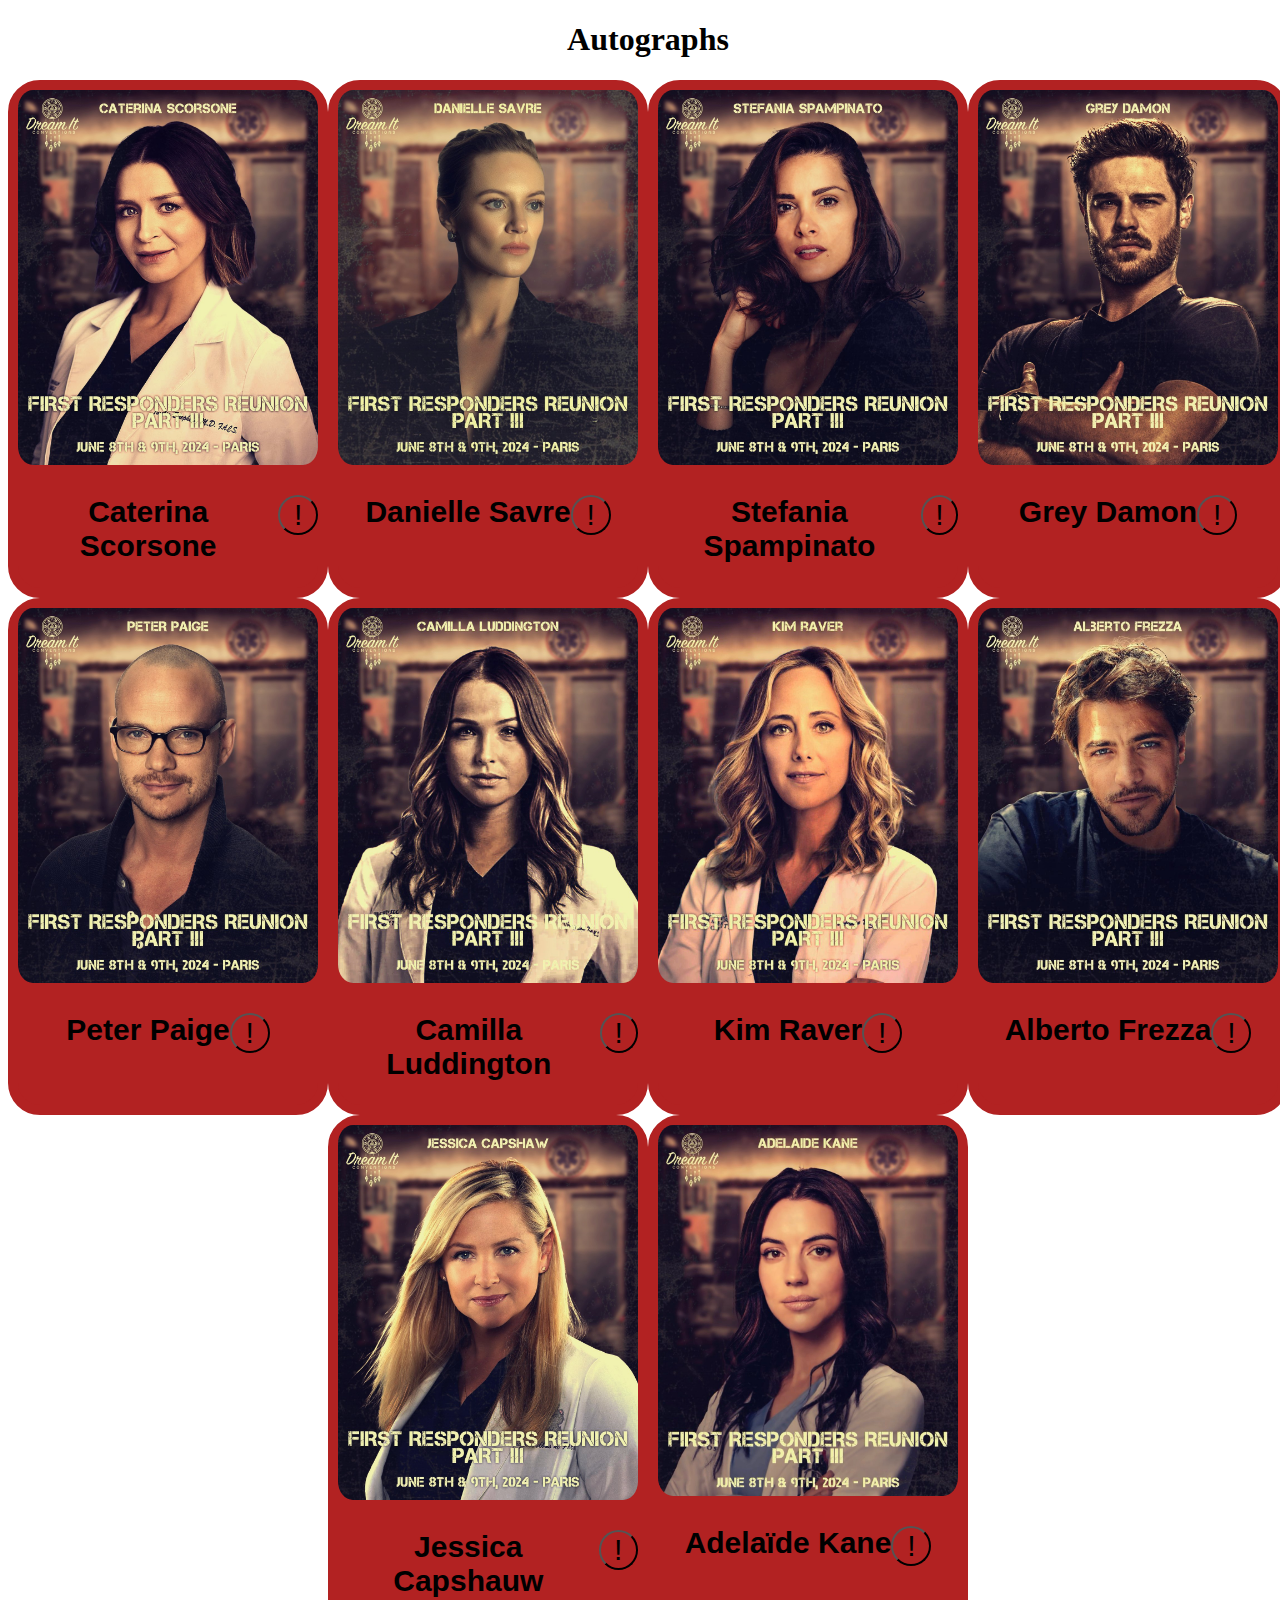
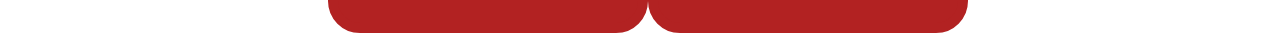
==== index.html @ 984b6c66 "autographs" ====
<!DOCTYPE html>
<html lang="en">
    <head>
        <meta charset="UTF-8">
        <meta name="viewport" content="width=device-width, initial-scale=1.0">
        <title>Autographs</title>
        <link rel="stylesheet" href="style.css">

  </head>

    </head>
    <body>
        </header>
            <h1>Autographs</h1>
        <header>
                
        <main class="container">
            
            <script src="./javascript/characters.js"></script>
            
        </main>
            
    </body>
</html>
---- style.css ----
body {
    width: 100%;
}

h1 {
    width: 100%;
    display: flex;
    justify-content: center;
}

main {
    display: flex;
    flex-wrap: wrap;
    justify-content: center;
    
}

div{
    border: solid 10px;
    border-radius: 2rem;
    width: 300px;
    border-color: firebrick;
    background-color: firebrick;

    font-family: 'Gill Sans', 'Gill Sans MT', Calibri, 'Trebuchet MS', sans-serif;
    font-size: 20px;
}

#chara {
    width: 100%;
    border-radius: 5%;
}

#actor {
    display: flex;
    justify-content: center;
    text-align: center;
}


.buttonchar {
    width: 40px;
    height:40px;
    border-radius: 50%;
    background-color: firebrick;
    border-color: black;

    display: flex;
    justify-content: center;

    font-family: 'Gill Sans', 'Gill Sans MT', Calibri, 'Trebuchet MS', sans-serif;
    font-size: 30px;
}
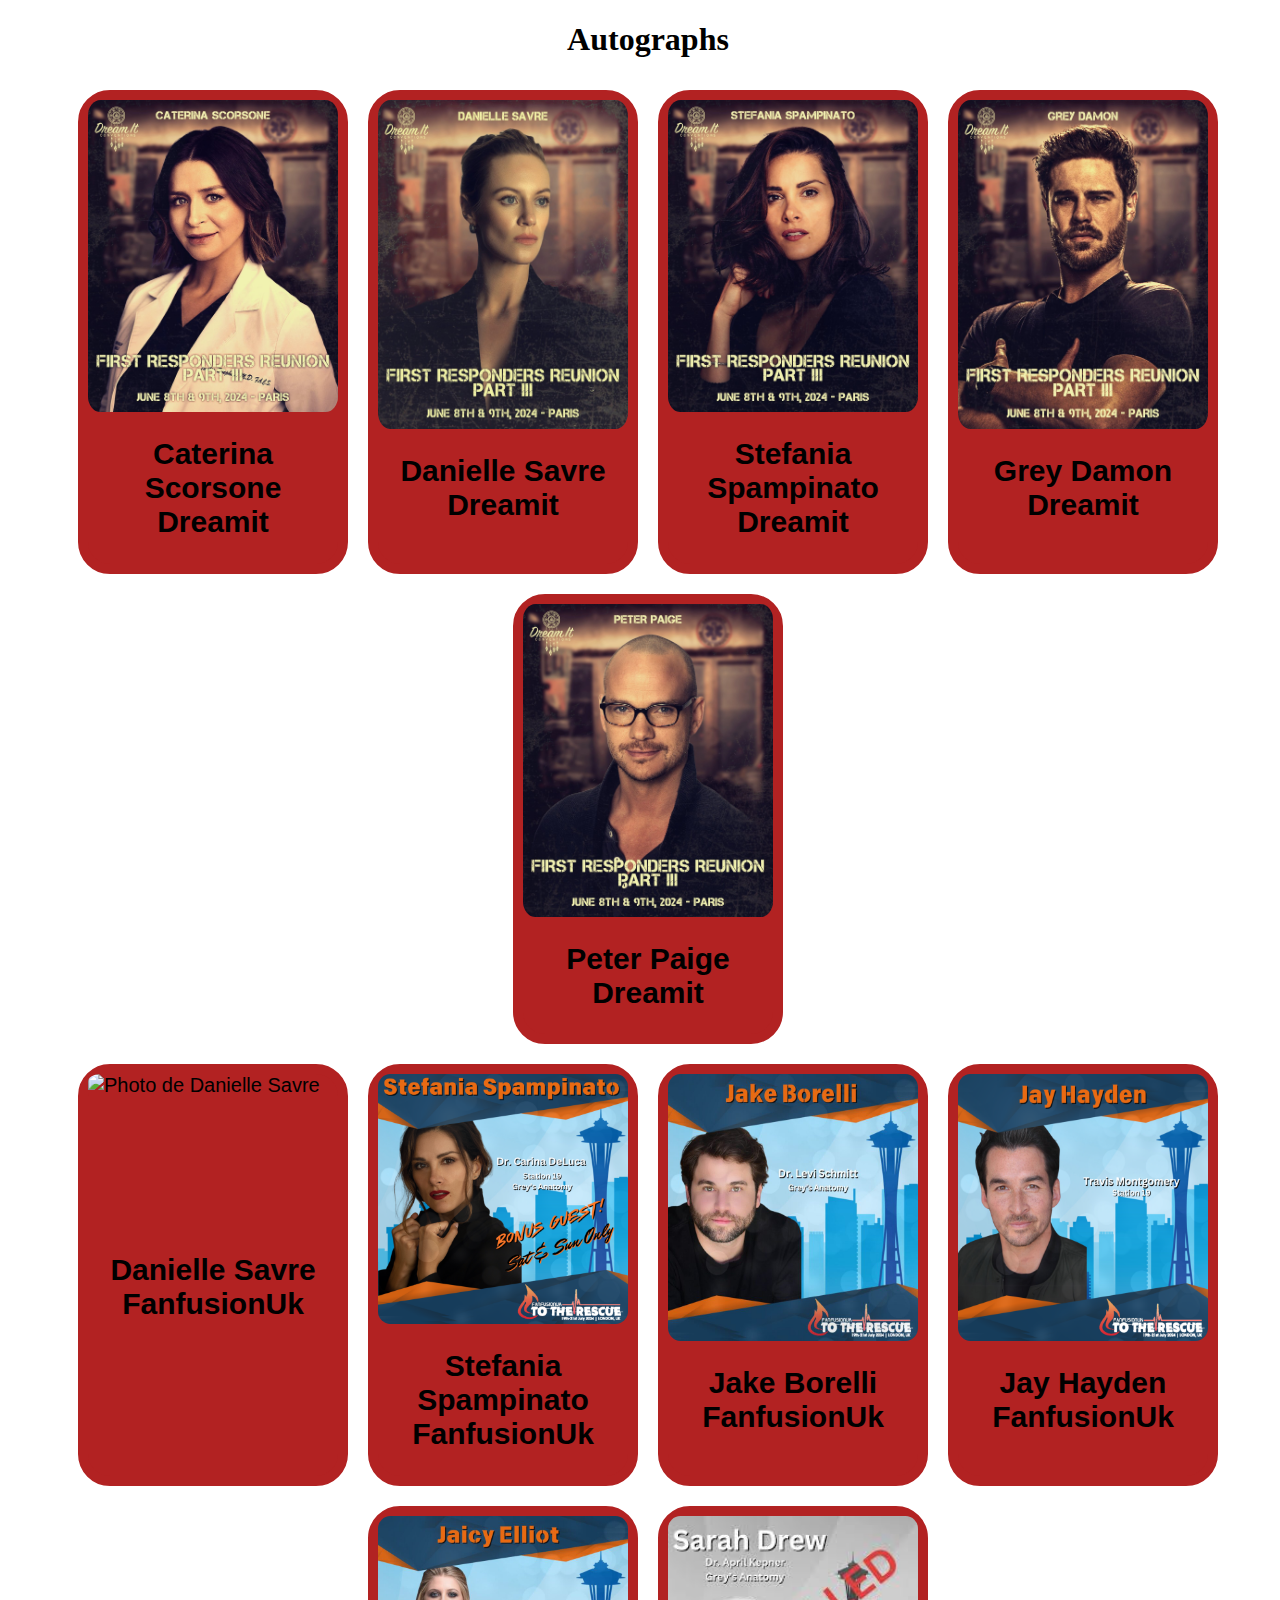
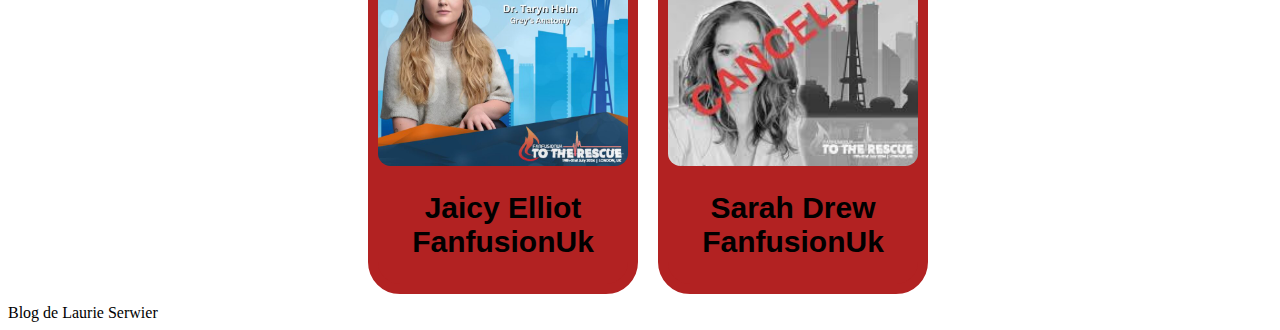
==== commit 7d3f8909: "changement" ====
--- a/index.html
+++ b/index.html
@@ -3,22 +3,23 @@
     <head>
         <meta charset="UTF-8">
         <meta name="viewport" content="width=device-width, initial-scale=1.0">
+        <link rel="shortcut icon" href="./images/station19.png" type="image/x-icon">
         <title>Autographs</title>
         <link rel="stylesheet" href="style.css">
-
-  </head>
-
-    </head>
-    <body>
+        
+        </head>
+        
+        </head>
+        <body>
+        <header>
+            <h1>Autographs</h1>
         </header>
-            <h1>Autographs</h1>
-        <header>
-                
         <main class="container">
             
             <script src="./javascript/characters.js"></script>
             
         </main>
-            
+
+        <footer>Blog de Laurie Serwier</footer>
     </body>
 </html>--- a/style.css
+++ b/style.css
@@ -8,22 +8,25 @@
     justify-content: center;
 }
 
-main {
+#card {
+    border: solid 10px;
+    border-radius: 2rem;
+    width: 250px;
+    border-color: firebrick;
+    background-color: firebrick;
+    margin: 10px;
+    
+    font-family: 'Gill Sans', 'Gill Sans MT', Calibri, 'Trebuchet MS', sans-serif;
+    font-size: 20px;
+
+    display: flex;
+    flex-wrap: wrap; 
+}
+
+#dreamit, #fanfusionuk {
     display: flex;
     flex-wrap: wrap;
     justify-content: center;
-    
-}
-
-div{
-    border: solid 10px;
-    border-radius: 2rem;
-    width: 300px;
-    border-color: firebrick;
-    background-color: firebrick;
-
-    font-family: 'Gill Sans', 'Gill Sans MT', Calibri, 'Trebuchet MS', sans-serif;
-    font-size: 20px;
 }
 
 #chara {
@@ -38,7 +41,7 @@
 }
 
 
-.buttonchar {
+/* .buttonchar {
     width: 40px;
     height:40px;
     border-radius: 50%;
@@ -50,4 +53,4 @@
 
     font-family: 'Gill Sans', 'Gill Sans MT', Calibri, 'Trebuchet MS', sans-serif;
     font-size: 30px;
-}+} */